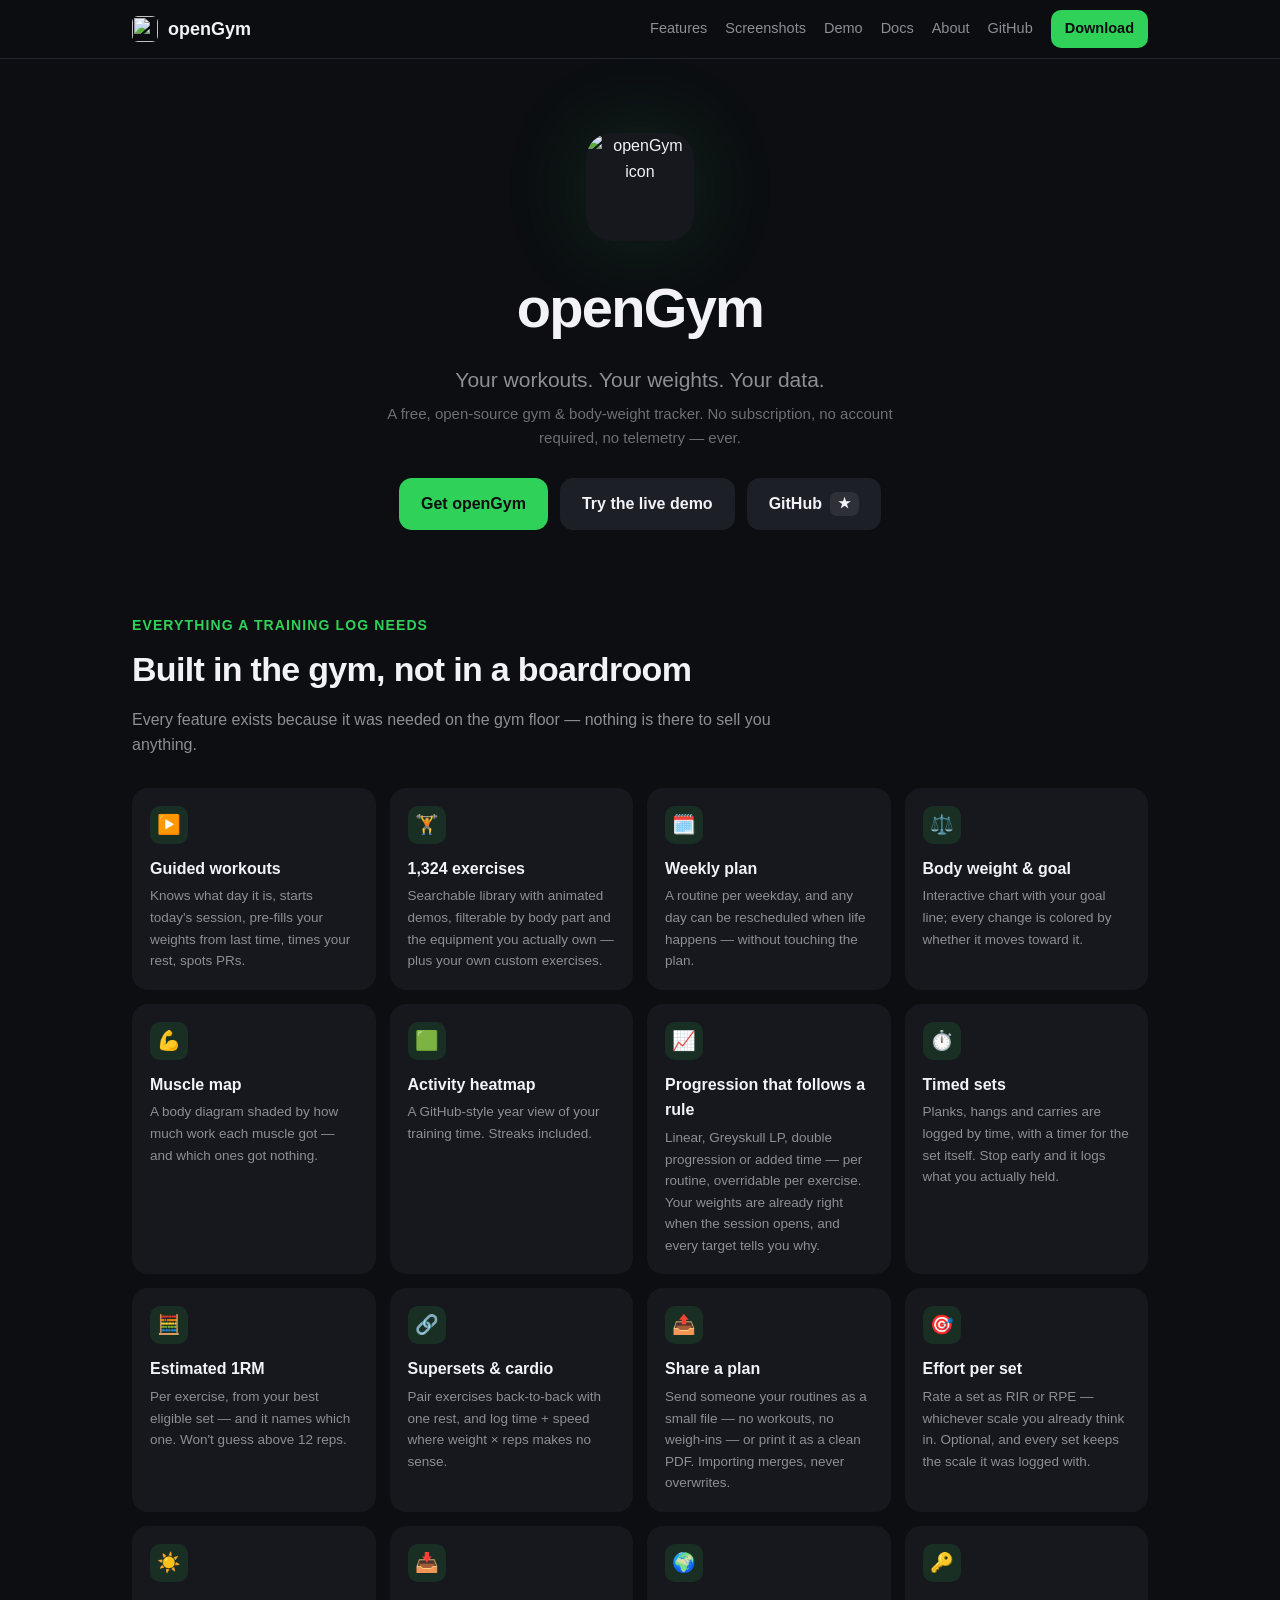
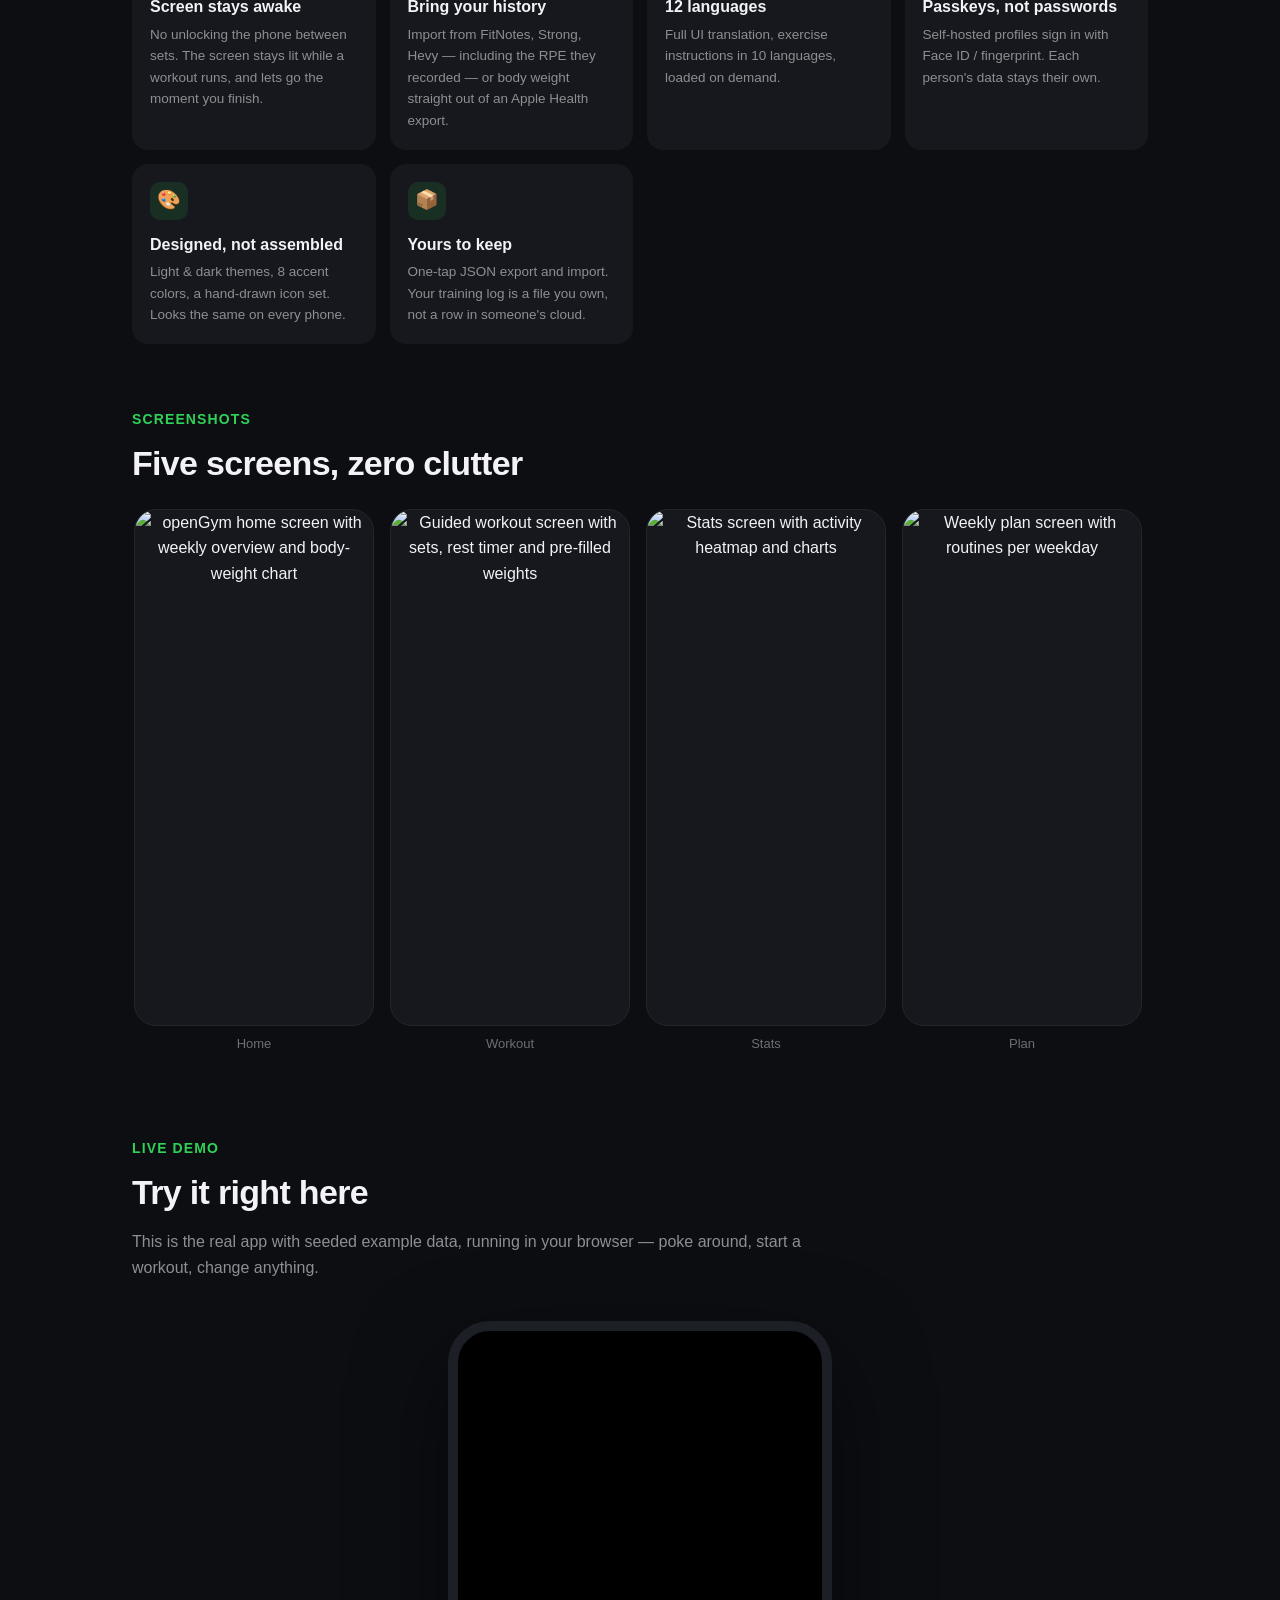
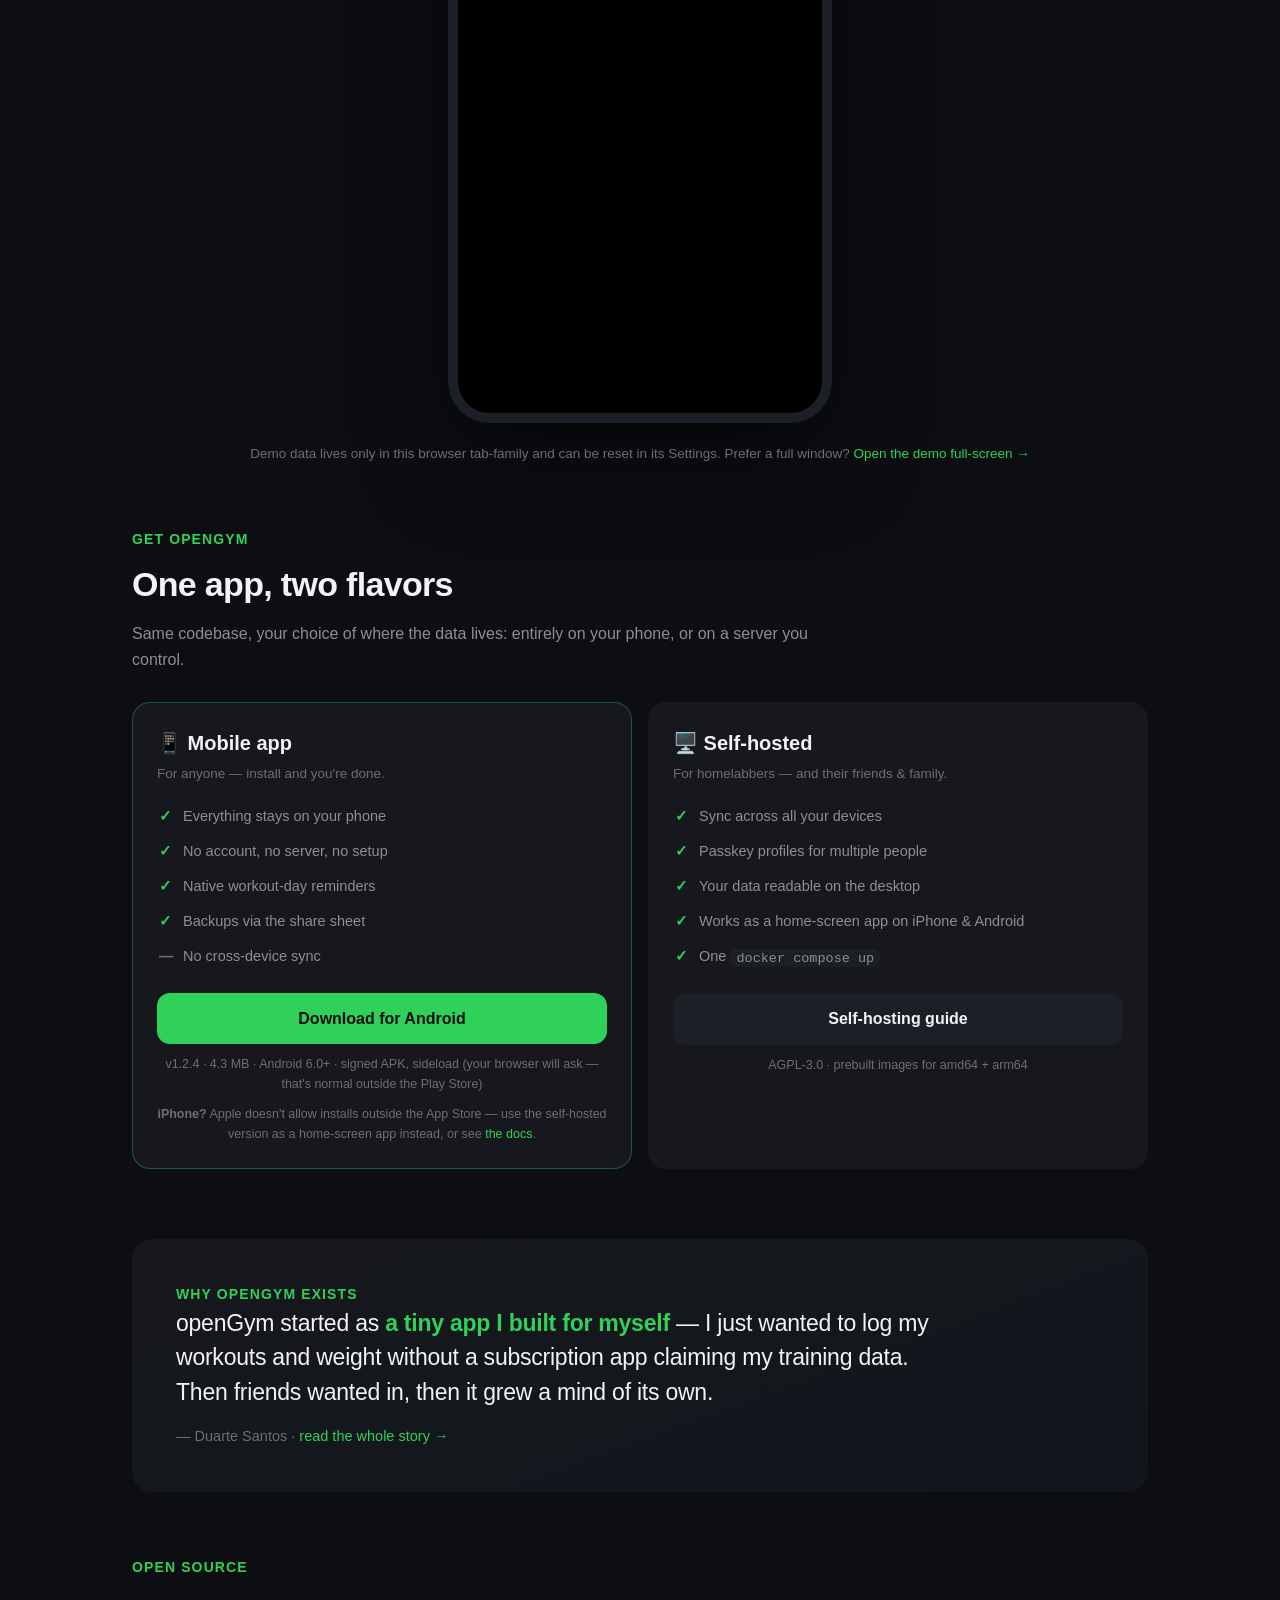
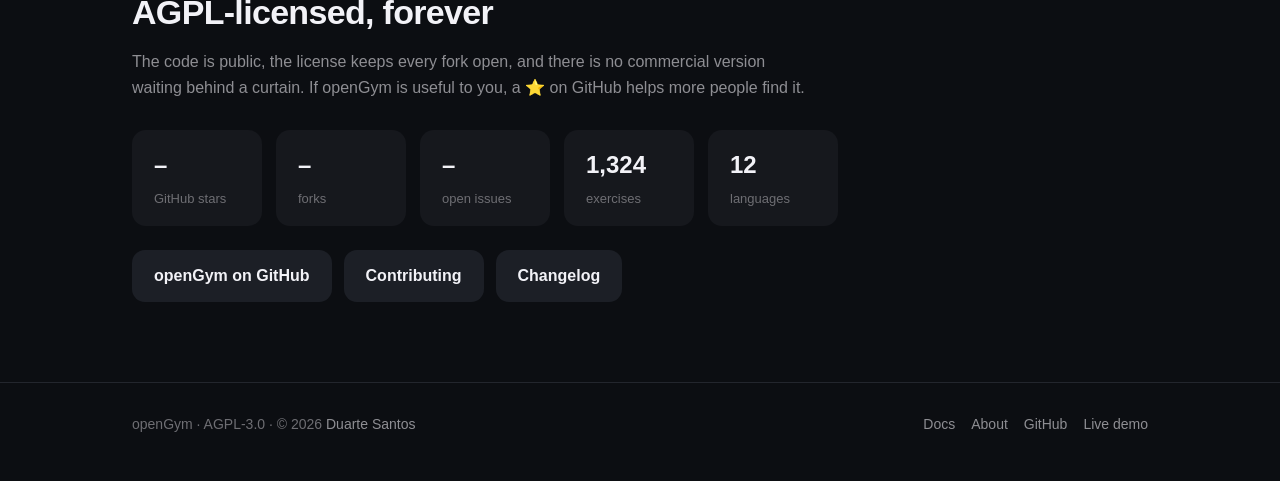
==== website/index.html @ 9104ef1e "Import openGym as the project base Copies arvids-unavailable/openGym into the repository as the star" ====
<!DOCTYPE html>
<html lang="en">
<head>
<meta charset="UTF-8">
<meta name="viewport" content="width=device-width,initial-scale=1">
<title>openGym — free, open-source gym &amp; body-weight tracker</title>
<meta name="description" content="openGym is a free, open-source gym & body-weight tracker. Download the Android app or self-host it with Docker — no account, no cloud, no telemetry.">
<meta name="theme-color" content="#0c0e12">
<meta property="og:title" content="openGym — your workouts, your weights, your data">
<meta property="og:description" content="Free, open-source gym & body-weight tracker. Android APK or self-hosted with Docker. No account, no cloud, no telemetry.">
<meta property="og:image" content="https://opengym.duarte-santos.ch/img/banner.png">
<meta property="og:url" content="https://opengym.duarte-santos.ch/">
<meta property="og:type" content="website">
<link rel="icon" type="image/png" sizes="512x512" href="icon-512.png">
<link rel="icon" type="image/png" sizes="180x180" href="icon-180.png">
<link rel="apple-touch-icon" href="icon-180.png">
<link rel="stylesheet" href="styles.css">
<script type="application/ld+json">
{"@context":"https://schema.org","@type":"SoftwareApplication","name":"openGym",
 "operatingSystem":"Android, Web","applicationCategory":"HealthApplication",
 "offers":{"@type":"Offer","price":"0","priceCurrency":"USD"},
 "license":"https://www.gnu.org/licenses/agpl-3.0.html",
 "url":"https://opengym.duarte-santos.ch/",
 "downloadUrl":"https://opengym.duarte-santos.ch/openGym.apk",
 "author":{"@type":"Person","name":"Duarte Santos","url":"https://duarte-santos.ch"}}
</script>
</head>
<body>

<nav><div class="wrap nav-in">
  <a class="brand" href="/">
    <img src="icon-180.png" alt="" width="26" height="26" style="border-radius:6px">
    openGym
  </a>
  <div class="nav-links">
    <a href="#features" class="hide-s">Features</a>
    <a href="#screens" class="hide-s">Screenshots</a>
    <a href="#demo" class="hide-s">Demo</a>
    <a href="docs.html">Docs</a>
    <a href="about.html" class="hide-s">About</a>
    <a href="https://github.com/DuarteSantos8/openGym" rel="noopener"><span data-gh="stars">GitHub</span></a>
    <a class="cta" href="#download">Download</a>
  </div>
</div></nav>

<header class="hero"><div class="wrap">
  <div class="logo">
    <img src="icon-512.png" alt="openGym icon" width="108" height="108" style="border-radius:26px">
  </div>
  <h1>openGym</h1>
  <p class="tag">Your workouts. Your weights. Your data.</p>
  <p class="sub">A free, open-source gym &amp; body-weight tracker.
     No subscription, no account required, no telemetry — ever.</p>
  <div class="hero-btns">
    <a class="btn" href="#download">Get openGym</a>
    <a class="btn ghost" href="#demo">Try the live demo</a>
    <a class="btn ghost" href="https://github.com/DuarteSantos8/openGym" rel="noopener">GitHub <span class="ct" data-gh="stars">★</span></a>
  </div>
</div></header>

<section id="features"><div class="wrap">
  <p class="kicker">Everything a training log needs</p>
  <h2>Built in the gym, not in a boardroom</h2>
  <p class="lead">Every feature exists because it was needed on the gym floor — nothing is
     there to sell you anything.</p>
  <div class="grid">
    <div class="feat"><div class="ic">▶️</div><h3>Guided workouts</h3><p>Knows what day it is, starts today's session, pre-fills your weights from last time, times your rest, spots PRs.</p></div>
    <div class="feat"><div class="ic">🏋️</div><h3>1,324 exercises</h3><p>Searchable library with animated demos, filterable by body part and the equipment you actually own — plus your own custom exercises.</p></div>
    <div class="feat"><div class="ic">🗓️</div><h3>Weekly plan</h3><p>A routine per weekday, and any day can be rescheduled when life happens — without touching the plan.</p></div>
    <div class="feat"><div class="ic">⚖️</div><h3>Body weight &amp; goal</h3><p>Interactive chart with your goal line; every change is colored by whether it moves toward it.</p></div>
    <div class="feat"><div class="ic">💪</div><h3>Muscle map</h3><p>A body diagram shaded by how much work each muscle got — and which ones got nothing.</p></div>
    <div class="feat"><div class="ic">🟩</div><h3>Activity heatmap</h3><p>A GitHub-style year view of your training time. Streaks included.</p></div>
    <div class="feat"><div class="ic">📈</div><h3>Progression that follows a rule</h3><p>Linear, Greyskull LP, double progression or added time — per routine, overridable per exercise. Your weights are already right when the session opens, and every target tells you why.</p></div>
    <div class="feat"><div class="ic">⏱️</div><h3>Timed sets</h3><p>Planks, hangs and carries are logged by time, with a timer for the set itself. Stop early and it logs what you actually held.</p></div>
    <div class="feat"><div class="ic">🧮</div><h3>Estimated 1RM</h3><p>Per exercise, from your best eligible set — and it names which one. Won't guess above 12 reps.</p></div>
    <div class="feat"><div class="ic">🔗</div><h3>Supersets &amp; cardio</h3><p>Pair exercises back-to-back with one rest, and log time + speed where weight × reps makes no sense.</p></div>
    <div class="feat"><div class="ic">📤</div><h3>Share a plan</h3><p>Send someone your routines as a small file — no workouts, no weigh-ins — or print it as a clean PDF. Importing merges, never overwrites.</p></div>
    <div class="feat"><div class="ic">🎯</div><h3>Effort per set</h3><p>Rate a set as RIR or RPE — whichever scale you already think in. Optional, and every set keeps the scale it was logged with.</p></div>
    <div class="feat"><div class="ic">☀️</div><h3>Screen stays awake</h3><p>No unlocking the phone between sets. The screen stays lit while a workout runs, and lets go the moment you finish.</p></div>
    <div class="feat"><div class="ic">📥</div><h3>Bring your history</h3><p>Import from FitNotes, Strong, Hevy — including the RPE they recorded — or body weight straight out of an Apple Health export.</p></div>
    <div class="feat"><div class="ic">🌍</div><h3>12 languages</h3><p>Full UI translation, exercise instructions in 10 languages, loaded on demand.</p></div>
    <div class="feat"><div class="ic">🔑</div><h3>Passkeys, not passwords</h3><p>Self-hosted profiles sign in with Face ID / fingerprint. Each person's data stays their own.</p></div>
    <div class="feat"><div class="ic">🎨</div><h3>Designed, not assembled</h3><p>Light &amp; dark themes, 8 accent colors, a hand-drawn icon set. Looks the same on every phone.</p></div>
    <div class="feat"><div class="ic">📦</div><h3>Yours to keep</h3><p>One-tap JSON export and import. Your training log is a file you own, not a row in someone's cloud.</p></div>
  </div>
</div></section>

<section id="screens"><div class="wrap">
  <p class="kicker">Screenshots</p>
  <h2>Five screens, zero clutter</h2>
  <div class="shots">
    <figure><img src="img/home.png" alt="openGym home screen with weekly overview and body-weight chart" loading="lazy" width="1170" height="2532"><figcaption>Home</figcaption></figure>
    <figure><img src="img/workout.png" alt="Guided workout screen with sets, rest timer and pre-filled weights" loading="lazy" width="1170" height="2532"><figcaption>Workout</figcaption></figure>
    <figure><img src="img/stats.png" alt="Stats screen with activity heatmap and charts" loading="lazy" width="1170" height="2532"><figcaption>Stats</figcaption></figure>
    <figure><img src="img/plan.png" alt="Weekly plan screen with routines per weekday" loading="lazy" width="1170" height="2532"><figcaption>Plan</figcaption></figure>
    <figure><img src="img/library.png" alt="Exercise library with search and filters" loading="lazy" width="1170" height="2532"><figcaption>Library</figcaption></figure>
  </div>
</div></section>

<section id="demo"><div class="wrap">
  <p class="kicker">Live demo</p>
  <h2>Try it right here</h2>
  <p class="lead">This is the real app with seeded example data, running in your browser —
     poke around, start a workout, change anything.</p>
  <div class="demo-wrap">
    <div class="phone"><iframe src="https://duartesantos8.github.io/openGym/" title="openGym live demo" loading="lazy"></iframe></div>
  </div>
  <p class="demo-note">Demo data lives only in this browser tab-family and can be reset in its
     Settings. Prefer a full window? <a href="https://duartesantos8.github.io/openGym/" rel="noopener">Open the demo full-screen →</a></p>
</div></section>

<section id="download"><div class="wrap">
  <p class="kicker">Get openGym</p>
  <h2>One app, two flavors</h2>
  <p class="lead">Same codebase, your choice of where the data lives: entirely on your phone,
     or on a server you control.</p>
  <div class="duo">
    <div class="card hl">
      <h3>📱 Mobile app</h3>
      <p class="for">For anyone — install and you're done.</p>
      <ul>
        <li>Everything stays on your phone</li>
        <li>No account, no server, no setup</li>
        <li>Native workout-day reminders</li>
        <li>Backups via the share sheet</li>
        <li class="no">No cross-device sync</li>
      </ul>
      <a class="btn" href="openGym.apk" download>Download for Android</a>
      <p class="meta">v1.2.4 · 4.3 MB · Android 6.0+ · signed APK, sideload (your browser will ask — that's normal outside the Play Store)</p>
      <p class="meta"><b>iPhone?</b> Apple doesn't allow installs outside the App Store — use the
         self-hosted version as a home-screen app instead, or see <a href="docs.html#iphone">the docs</a>.</p>
    </div>
    <div class="card">
      <h3>🖥️ Self-hosted</h3>
      <p class="for">For homelabbers — and their friends &amp; family.</p>
      <ul>
        <li>Sync across all your devices</li>
        <li>Passkey profiles for multiple people</li>
        <li>Your data readable on the desktop</li>
        <li>Works as a home-screen app on iPhone &amp; Android</li>
        <li>One <code>docker compose up</code></li>
      </ul>
      <a class="btn ghost" href="docs.html#selfhost">Self-hosting guide</a>
      <p class="meta">AGPL-3.0 · prebuilt images for amd64 + arm64</p>
    </div>
  </div>
</div></section>

<section id="story"><div class="wrap">
  <div class="story">
    <p class="kicker">Why openGym exists</p>
    <blockquote>openGym started as <strong>a tiny app I built for myself</strong> — I just wanted to
      log my workouts and weight without a subscription app claiming my training data.
      Then friends wanted in, then it grew a mind of its own.</blockquote>
    <p class="who">— Duarte Santos · <a href="about.html">read the whole story →</a></p>
  </div>
</div></section>

<section id="opensource"><div class="wrap">
  <p class="kicker">Open source</p>
  <h2>AGPL-licensed, forever</h2>
  <p class="lead">The code is public, the license keeps every fork open, and there is no
     commercial version waiting behind a curtain. If openGym is useful to you,
     a ⭐ on GitHub helps more people find it.</p>
  <div class="os">
    <div class="stat"><b data-gh="stars-n">–</b><span>GitHub stars</span></div>
    <div class="stat"><b data-gh="forks-n">–</b><span>forks</span></div>
    <div class="stat"><b data-gh="issues-n">–</b><span>open issues</span></div>
    <div class="stat"><b>1,324</b><span>exercises</span></div>
    <div class="stat"><b>12</b><span>languages</span></div>
  </div>
  <div class="hero-btns" style="justify-content:flex-start;margin-top:24px">
    <a class="btn ghost" href="https://github.com/DuarteSantos8/openGym" rel="noopener">openGym on GitHub</a>
    <a class="btn ghost" href="https://github.com/DuarteSantos8/openGym/blob/main/CONTRIBUTING.md" rel="noopener">Contributing</a>
    <a class="btn ghost" href="https://github.com/DuarteSantos8/openGym/blob/main/CHANGELOG.md" rel="noopener">Changelog</a>
  </div>
</div></section>

<footer><div class="wrap foot">
  <span>openGym · AGPL-3.0 · © 2026 <a href="https://duarte-santos.ch" rel="noopener">Duarte Santos</a></span>
  <div class="links">
    <a href="docs.html">Docs</a>
    <a href="about.html" class="hide-s">About</a>
    <a href="https://github.com/DuarteSantos8/openGym" rel="noopener">GitHub</a>
    <a href="https://duartesantos8.github.io/openGym/" rel="noopener">Live demo</a>
  </div>
</div></footer>

<script src="site.js" defer></script>
</body>
</html>
---- website/styles.css ----
/* openGym project site — matches the app: dark, lime accent, cards, system font. */
:root {
  --bg: #0c0e12; --card: #16181d; --card2: #1c1f26; --line: #23262d;
  --fg: #f2f2f7; --dim: #8e8e93; --faint: #6e6e73;
  --acc: #30d158; --acc-dim: rgba(48, 209, 88, .12);
  color-scheme: dark;
}
* { margin: 0; box-sizing: border-box; }
html { scroll-behavior: smooth; scroll-padding-top: 76px; }
body {
  background: var(--bg); color: var(--fg);
  font: 16px/1.6 -apple-system, BlinkMacSystemFont, "Segoe UI", Roboto, sans-serif;
}
a { color: var(--acc); text-decoration: none; }
a:hover { text-decoration: underline; }
img { max-width: 100%; }

.wrap { max-width: 1060px; margin: 0 auto; padding: 0 22px; }

/* ---------- nav ---------- */
nav {
  position: sticky; top: 0; z-index: 10;
  background: rgba(12, 14, 18, .82); backdrop-filter: blur(14px);
  border-bottom: 1px solid var(--line);
}
.nav-in { display: flex; align-items: center; gap: 20px; height: 58px; }
.brand { display: flex; align-items: center; gap: 10px; font-weight: 700; font-size: 18px; color: var(--fg); }
.brand:hover { text-decoration: none; }
.brand svg { width: 26px; height: 26px; }
.nav-links { display: flex; gap: 18px; margin-left: auto; align-items: center; flex-wrap: wrap; }
.nav-links a { color: var(--dim); font-size: 14.5px; font-weight: 500; }
.nav-links a:hover { color: var(--fg); text-decoration: none; }
.nav-links a.cta { color: #0c0e12; background: var(--acc); padding: 7px 14px; border-radius: 10px; font-weight: 600; }
.icn { fill: none; stroke: var(--acc); stroke-width: 1.9; stroke-linecap: round; stroke-linejoin: round; }

/* ---------- hero ---------- */
header.hero { text-align: center; padding: 74px 0 30px; }
.hero .logo {
  width: 108px; height: 108px; margin: 0 auto 22px; border-radius: 26px;
  background: var(--card); display: flex; align-items: center; justify-content: center;
  box-shadow: 0 0 90px rgba(48, 209, 88, .14);
}
.hero .logo svg { width: 66px; height: 66px; }
.hero h1 { font-size: clamp(38px, 7vw, 56px); letter-spacing: -.03em; }
.hero .tag { font-size: clamp(17px, 3vw, 21px); color: var(--dim); margin: 10px auto 6px; max-width: 640px; }
.hero .sub { color: var(--faint); font-size: 15px; max-width: 560px; margin: 0 auto; }
.hero-btns { display: flex; gap: 12px; justify-content: center; flex-wrap: wrap; margin-top: 28px; }

.btn {
  display: inline-flex; align-items: center; gap: 8px; padding: 13px 22px; border-radius: 13px;
  background: var(--acc); color: #0c0e12; font-weight: 600; font-size: 16px;
}
.btn:hover { text-decoration: none; filter: brightness(1.08); }
.btn.ghost { background: var(--card2); color: var(--fg); }
.btn .ct { background: rgba(0, 0, 0, .18); border-radius: 7px; padding: 1px 8px; font-size: 13.5px; font-variant-numeric: tabular-nums; }
.btn.ghost .ct { background: rgba(255, 255, 255, .08); }

/* ---------- sections ---------- */
section { padding: 54px 0 10px; }
.kicker { color: var(--acc); font-weight: 600; font-size: 14px; text-transform: uppercase; letter-spacing: .08em; }
h2 { font-size: clamp(26px, 4.5vw, 34px); letter-spacing: -.02em; margin: 6px 0 10px; }
.lead { color: var(--dim); max-width: 680px; margin-bottom: 30px; }

/* ---------- feature grid ---------- */
.grid { display: grid; grid-template-columns: repeat(auto-fill, minmax(240px, 1fr)); gap: 14px; }
.feat { background: var(--card); border-radius: 16px; padding: 18px; }
.feat .ic {
  width: 38px; height: 38px; border-radius: 10px; display: flex; align-items: center;
  justify-content: center; font-size: 19px; margin-bottom: 12px; background: var(--acc-dim);
}
.feat h3 { font-size: 16px; margin-bottom: 4px; }
.feat p { font-size: 13.5px; color: var(--dim); }

/* ---------- screenshots ---------- */
.shots { display: flex; gap: 16px; overflow-x: auto; padding: 8px 2px 18px; scroll-snap-type: x mandatory; }
.shots figure { flex: 0 0 auto; scroll-snap-align: center; text-align: center; }
.shots img {
  width: min(240px, 62vw); height: auto; border-radius: 22px;
  border: 1px solid var(--line); display: block; background: var(--card);
}
.shots figcaption { color: var(--faint); font-size: 13px; margin-top: 8px; }

/* ---------- embedded live demo ---------- */
.demo-wrap { display: flex; justify-content: center; padding: 10px 0 6px; }
.phone {
  width: 384px; max-width: 92vw; height: min(720px, 78vh); border-radius: 42px;
  border: 10px solid #1c1f26; overflow: hidden; background: #000;
  box-shadow: 0 34px 90px rgba(0, 0, 0, .55);
}
.phone iframe { width: 100%; height: 100%; border: 0; display: block; }
.demo-note { text-align: center; color: var(--faint); font-size: 13.5px; margin-top: 14px; }

/* ---------- flavors ---------- */
.duo { display: grid; grid-template-columns: repeat(auto-fit, minmax(290px, 1fr)); gap: 16px; }
.card {
  background: var(--card); border-radius: 18px; padding: 24px; border: 1px solid transparent;
}
.card.hl { border-color: rgba(48, 209, 88, .35); }
.card h3 { font-size: 20px; margin-bottom: 4px; display: flex; gap: 9px; align-items: center; }
.card .for { color: var(--faint); font-size: 13.5px; margin-bottom: 14px; }
.card ul { list-style: none; padding: 0; margin: 0 0 18px; }
.card li { padding: 6px 0 6px 26px; position: relative; font-size: 14.5px; color: var(--dim); }
.card li::before { content: "✓"; position: absolute; left: 2px; color: var(--acc); font-weight: 700; }
.card li.no::before { content: "—"; color: var(--faint); }
.card .btn { width: 100%; justify-content: center; }
.meta { font-size: 12.5px; color: var(--faint); margin-top: 10px; text-align: center; }

/* ---------- story / quote ---------- */
.story {
  background: linear-gradient(160deg, var(--card) 0%, #12161c 100%);
  border-radius: 20px; padding: clamp(24px, 5vw, 44px); margin-top: 6px;
}
.story blockquote { font-size: clamp(18px, 3vw, 23px); line-height: 1.5; letter-spacing: -.01em; max-width: 760px; }
.story blockquote strong { color: var(--acc); font-weight: 600; }
.story .who { color: var(--faint); margin-top: 16px; font-size: 14.5px; }

/* ---------- open source strip ---------- */
.os { display: flex; gap: 14px; flex-wrap: wrap; margin-top: 4px; }
.stat { background: var(--card); border-radius: 14px; padding: 16px 22px; min-width: 130px; }
.stat b { display: block; font-size: 24px; font-variant-numeric: tabular-nums; }
.stat span { color: var(--faint); font-size: 13px; }

/* ---------- docs / prose pages ---------- */
.prose { max-width: 760px; padding: 46px 0 20px; }
.prose h1 { font-size: clamp(30px, 5vw, 40px); letter-spacing: -.02em; margin-bottom: 8px; }
.prose > p.lead { margin-bottom: 34px; }
.prose h2 { font-size: 24px; margin: 44px 0 10px; }
.prose h3 { font-size: 17.5px; margin: 26px 0 8px; }
.prose p, .prose li { color: #c7c7cc; font-size: 15.5px; }
.prose ul, .prose ol { padding-left: 22px; margin: 10px 0; }
.prose li { margin: 5px 0; }
.note {
  background: var(--acc-dim); border-left: 3px solid var(--acc);
  border-radius: 0 10px 10px 0; padding: 12px 16px; margin: 16px 0; font-size: 14.5px;
}
pre {
  background: #0a0c10; border: 1px solid var(--line); border-radius: 12px;
  padding: 16px; overflow-x: auto; font-size: 13.5px; line-height: 1.55; margin: 14px 0;
}
code { font-family: ui-monospace, "SF Mono", Menlo, Consolas, monospace; }
p code, li code { background: var(--card2); border-radius: 6px; padding: 1.5px 6px; font-size: 13.5px; }
.toc { display: flex; gap: 10px; flex-wrap: wrap; margin: 18px 0 6px; }
.toc a { background: var(--card); border-radius: 999px; padding: 7px 15px; font-size: 13.5px; color: var(--dim); }
.toc a:hover { color: var(--fg); text-decoration: none; }

/* ---------- timeline ---------- */
.tl { list-style: none; padding: 0; margin: 26px 0; position: relative; }
.tl::before { content: ""; position: absolute; left: 7px; top: 6px; bottom: 6px; width: 2px; background: var(--line); }
.tl li { position: relative; padding: 0 0 26px 34px; }
.tl li::before {
  content: ""; position: absolute; left: 0; top: 6px; width: 12px; height: 12px;
  border-radius: 50%; background: var(--bg); border: 3px solid var(--acc);
}
.tl b { display: block; font-size: 16.5px; color: var(--fg); }
.tl .when { color: var(--faint); font-size: 13px; }
.tl p { margin-top: 4px; }

/* ---------- footer ---------- */
footer { border-top: 1px solid var(--line); margin-top: 70px; padding: 30px 0 46px; }
.foot { display: flex; gap: 20px; flex-wrap: wrap; align-items: center; color: var(--faint); font-size: 14px; }
.foot .links { margin-left: auto; display: flex; gap: 16px; flex-wrap: wrap; }
.foot a { color: var(--dim); }

@media (max-width: 640px) {
  .nav-links { gap: 12px; }
  .nav-links a.hide-s { display: none; }
  .nav-in { gap: 12px; }
  header.hero { padding-top: 52px; }
}
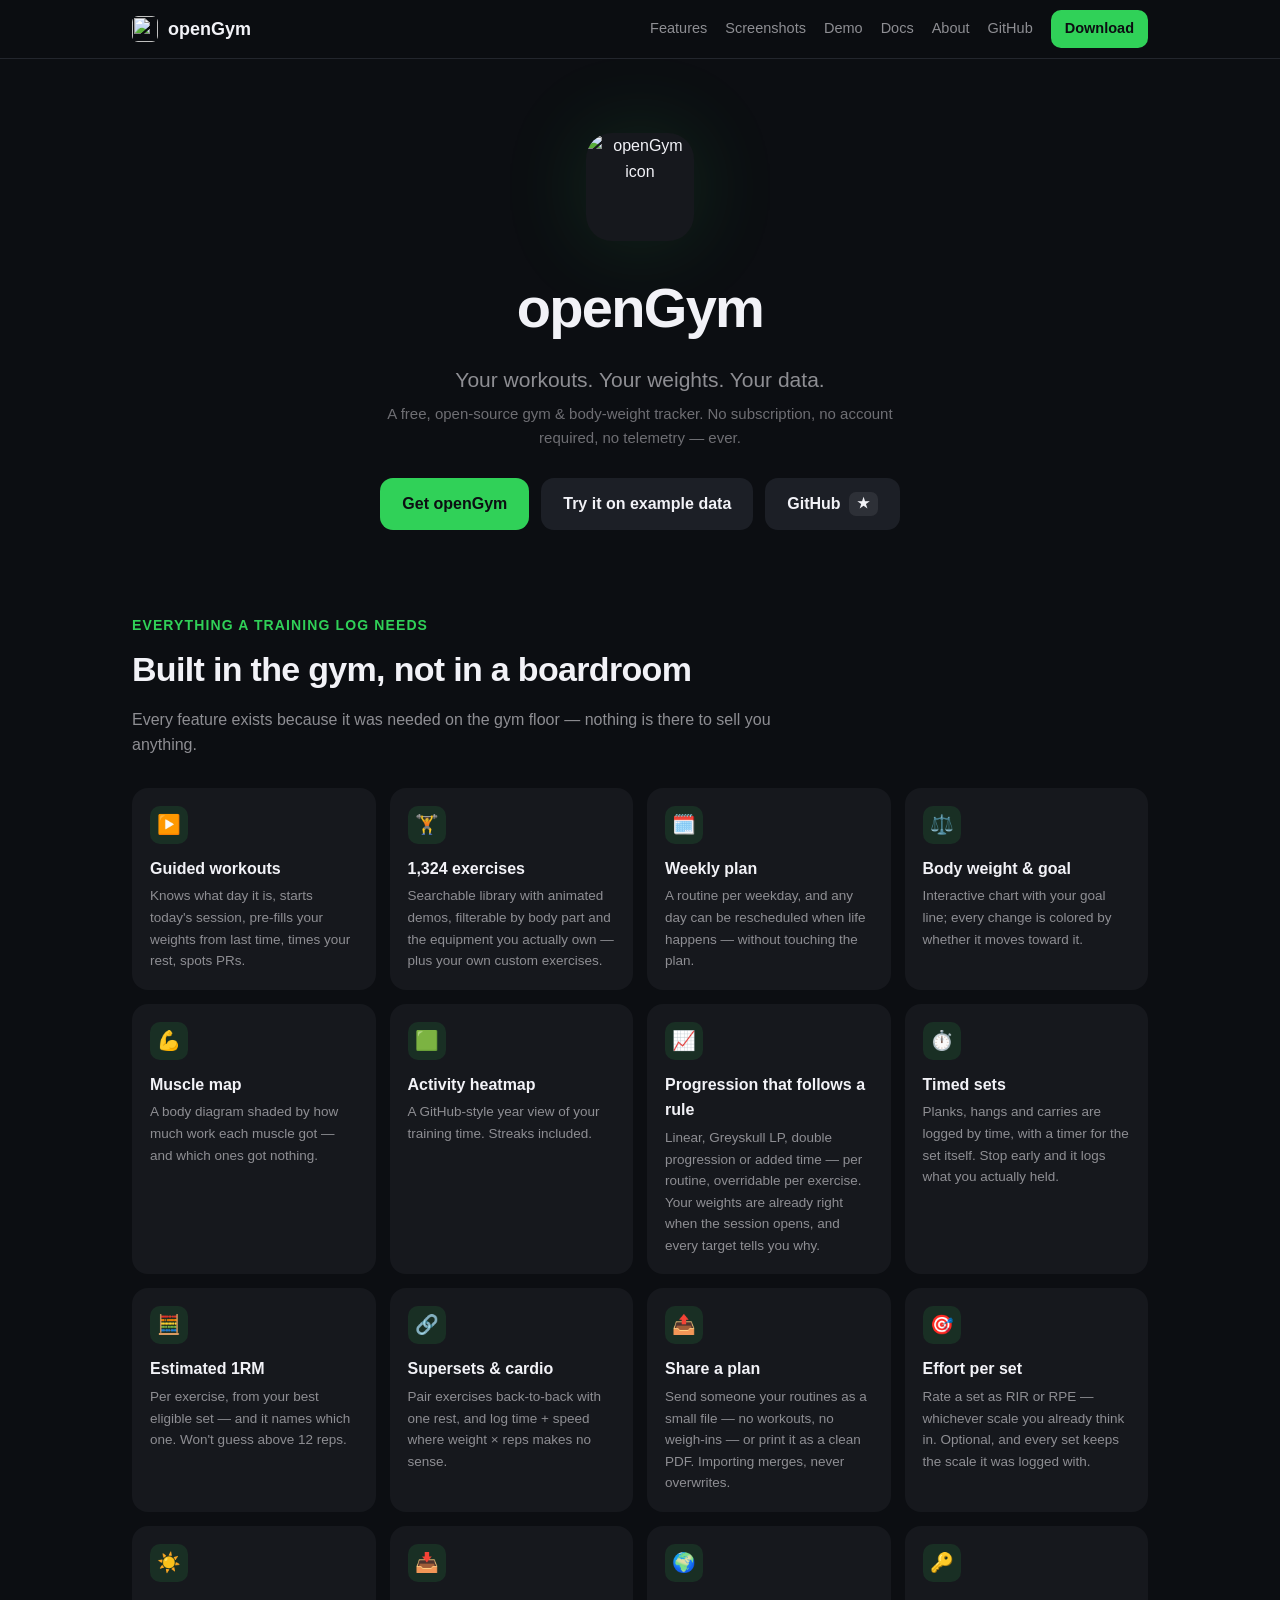
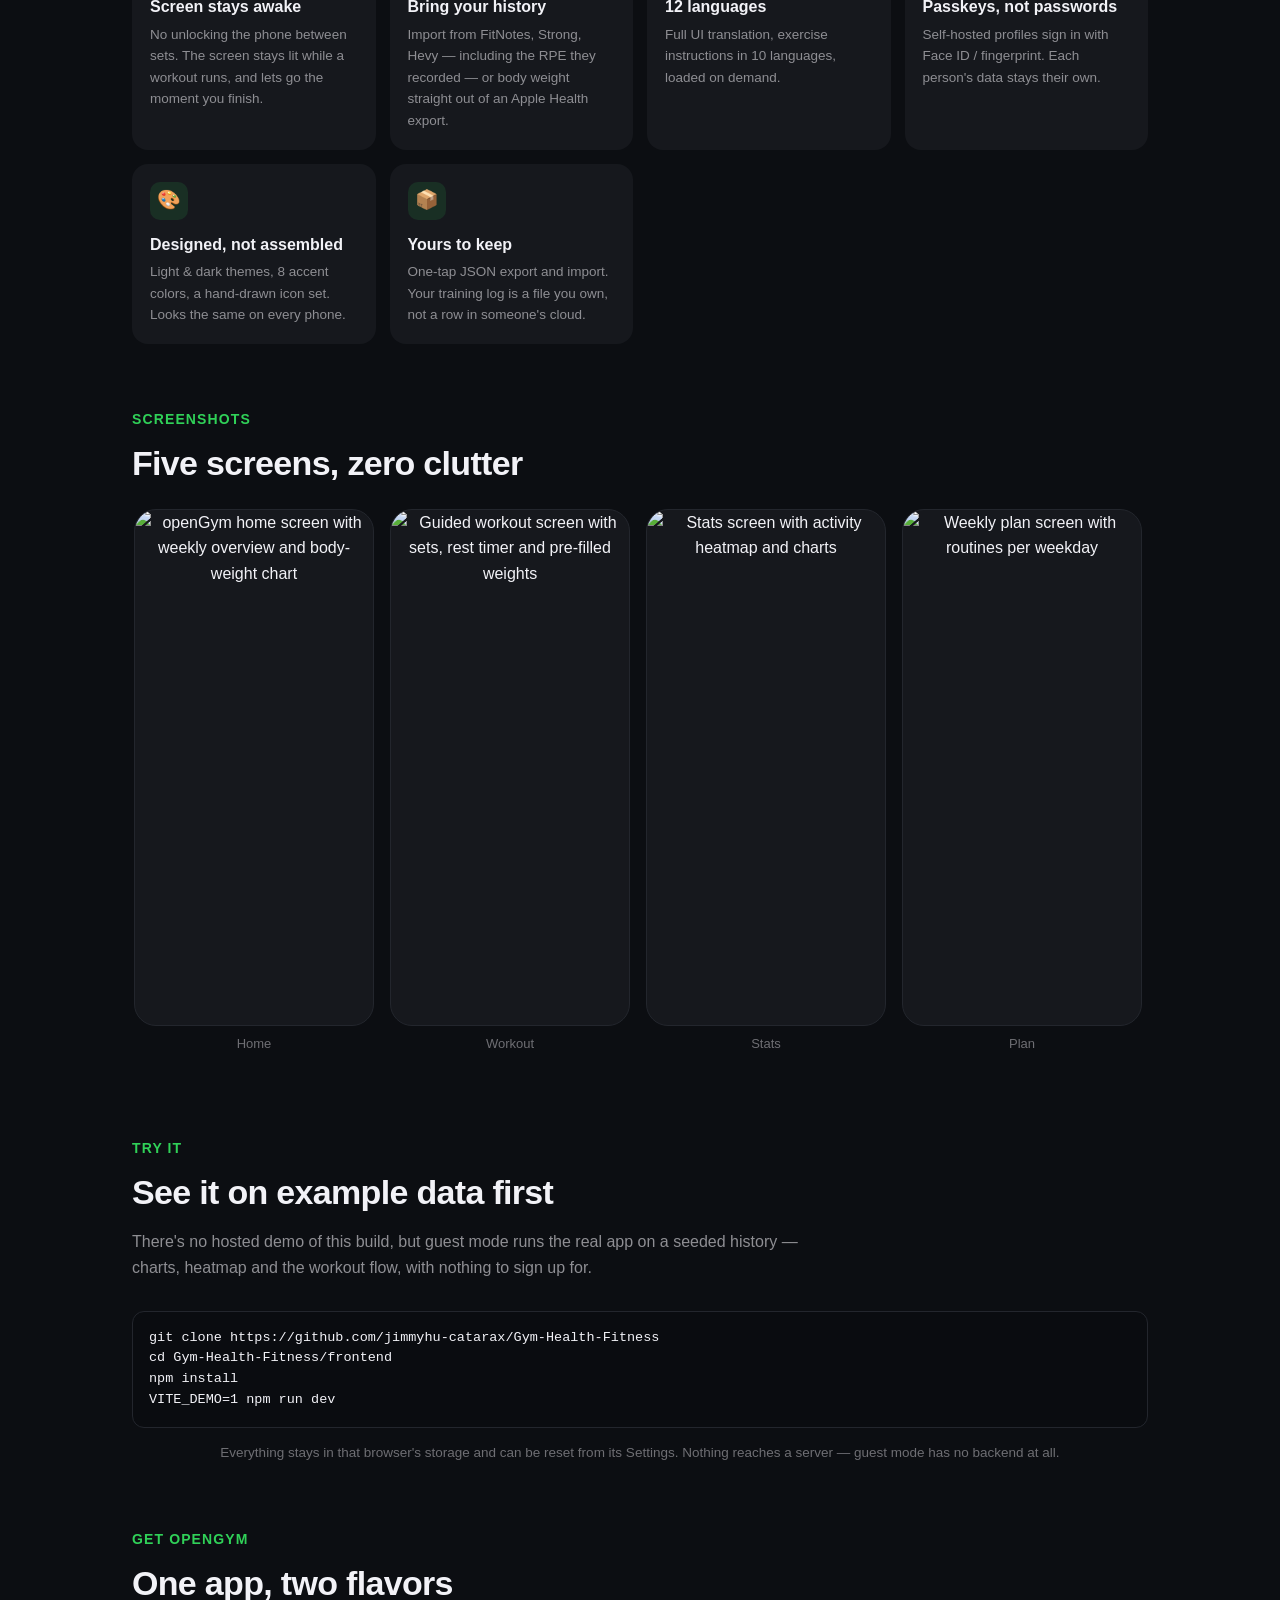
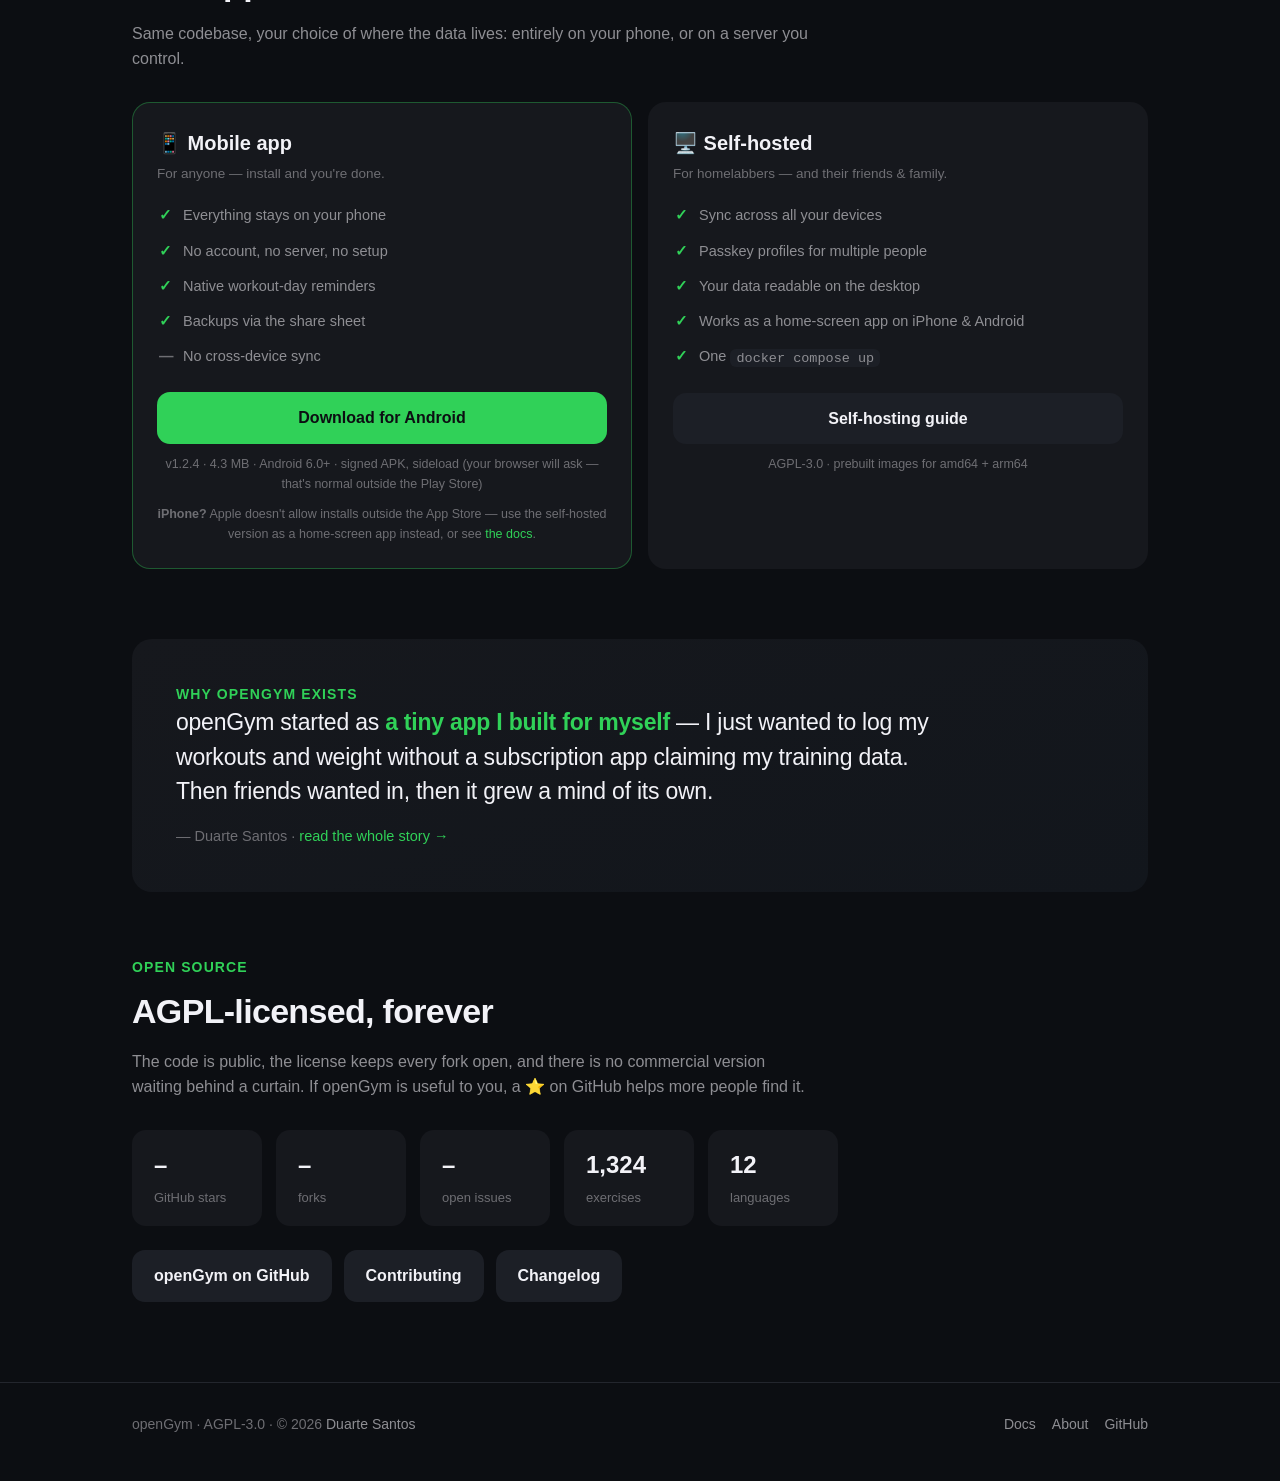
==== commit f0d0f687: "Point this fork's own links at this fork Fixes #4. Every "report a problem" path in the repo routed " ====
--- a/website/index.html
+++ b/website/index.html
@@ -38,7 +38,7 @@
     <a href="#demo" class="hide-s">Demo</a>
     <a href="docs.html">Docs</a>
     <a href="about.html" class="hide-s">About</a>
-    <a href="https://github.com/DuarteSantos8/openGym" rel="noopener"><span data-gh="stars">GitHub</span></a>
+    <a href="https://github.com/jimmyhu-catarax/Gym-Health-Fitness" rel="noopener"><span data-gh="stars">GitHub</span></a>
     <a class="cta" href="#download">Download</a>
   </div>
 </div></nav>
@@ -53,8 +53,8 @@
      No subscription, no account required, no telemetry — ever.</p>
   <div class="hero-btns">
     <a class="btn" href="#download">Get openGym</a>
-    <a class="btn ghost" href="#demo">Try the live demo</a>
-    <a class="btn ghost" href="https://github.com/DuarteSantos8/openGym" rel="noopener">GitHub <span class="ct" data-gh="stars">★</span></a>
+    <a class="btn ghost" href="#demo">Try it on example data</a>
+    <a class="btn ghost" href="https://github.com/jimmyhu-catarax/Gym-Health-Fitness" rel="noopener">GitHub <span class="ct" data-gh="stars">★</span></a>
   </div>
 </div></header>
 
@@ -98,15 +98,16 @@
 </div></section>
 
 <section id="demo"><div class="wrap">
-  <p class="kicker">Live demo</p>
-  <h2>Try it right here</h2>
-  <p class="lead">This is the real app with seeded example data, running in your browser —
-     poke around, start a workout, change anything.</p>
-  <div class="demo-wrap">
-    <div class="phone"><iframe src="https://duartesantos8.github.io/openGym/" title="openGym live demo" loading="lazy"></iframe></div>
-  </div>
-  <p class="demo-note">Demo data lives only in this browser tab-family and can be reset in its
-     Settings. Prefer a full window? <a href="https://duartesantos8.github.io/openGym/" rel="noopener">Open the demo full-screen →</a></p>
+  <p class="kicker">Try it</p>
+  <h2>See it on example data first</h2>
+  <p class="lead">There's no hosted demo of this build, but guest mode runs the real app on a
+     seeded history — charts, heatmap and the workout flow, with nothing to sign up for.</p>
+  <pre><code>git clone https://github.com/jimmyhu-catarax/Gym-Health-Fitness
+cd Gym-Health-Fitness/frontend
+npm install
+VITE_DEMO=1 npm run dev</code></pre>
+  <p class="demo-note">Everything stays in that browser's storage and can be reset from its
+     Settings. Nothing reaches a server — guest mode has no backend at all.</p>
 </div></section>
 
 <section id="download"><div class="wrap">
@@ -170,9 +171,9 @@
     <div class="stat"><b>12</b><span>languages</span></div>
   </div>
   <div class="hero-btns" style="justify-content:flex-start;margin-top:24px">
-    <a class="btn ghost" href="https://github.com/DuarteSantos8/openGym" rel="noopener">openGym on GitHub</a>
-    <a class="btn ghost" href="https://github.com/DuarteSantos8/openGym/blob/main/CONTRIBUTING.md" rel="noopener">Contributing</a>
-    <a class="btn ghost" href="https://github.com/DuarteSantos8/openGym/blob/main/CHANGELOG.md" rel="noopener">Changelog</a>
+    <a class="btn ghost" href="https://github.com/jimmyhu-catarax/Gym-Health-Fitness" rel="noopener">openGym on GitHub</a>
+    <a class="btn ghost" href="https://github.com/jimmyhu-catarax/Gym-Health-Fitness/blob/main/CONTRIBUTING.md" rel="noopener">Contributing</a>
+    <a class="btn ghost" href="https://github.com/jimmyhu-catarax/Gym-Health-Fitness/blob/main/CHANGELOG.md" rel="noopener">Changelog</a>
   </div>
 </div></section>
 
@@ -181,8 +182,7 @@
   <div class="links">
     <a href="docs.html">Docs</a>
     <a href="about.html" class="hide-s">About</a>
-    <a href="https://github.com/DuarteSantos8/openGym" rel="noopener">GitHub</a>
-    <a href="https://duartesantos8.github.io/openGym/" rel="noopener">Live demo</a>
+    <a href="https://github.com/jimmyhu-catarax/Gym-Health-Fitness" rel="noopener">GitHub</a>
   </div>
 </div></footer>
 
